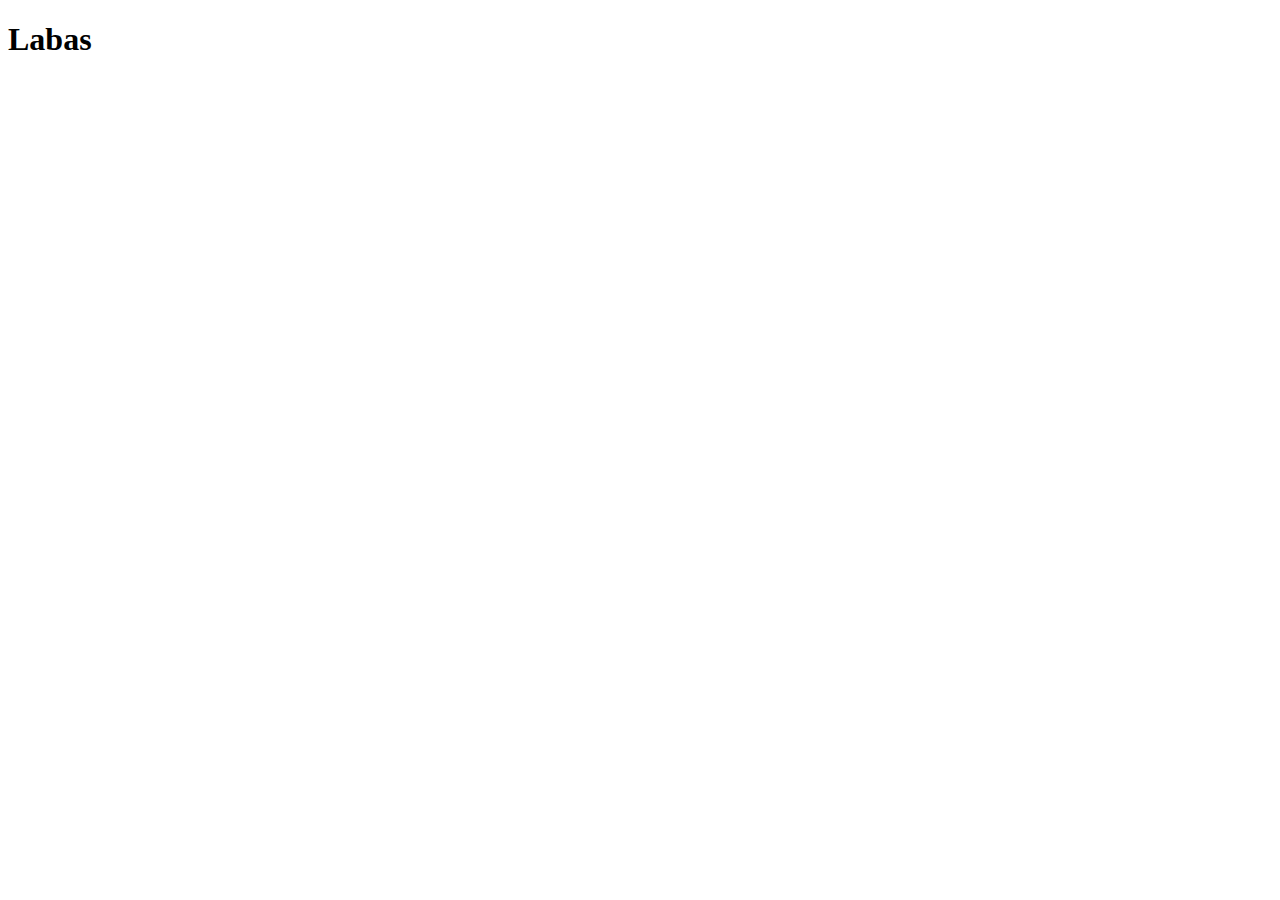
==== 4_praktinis/index.html @ 869d51dc "Pirmas issaugojimas" ====
<!DOCTYPE html>
<html lang="en">
<head>
    <meta charset="UTF-8">
    <meta name="viewport" content="width=device-width, initial-scale=1.0">
    <title>Jonavos miesto pažinimas</title>
    <style>

    </style>
</head>
<body>
    <h1>Labas</h1>
</body>
</html>
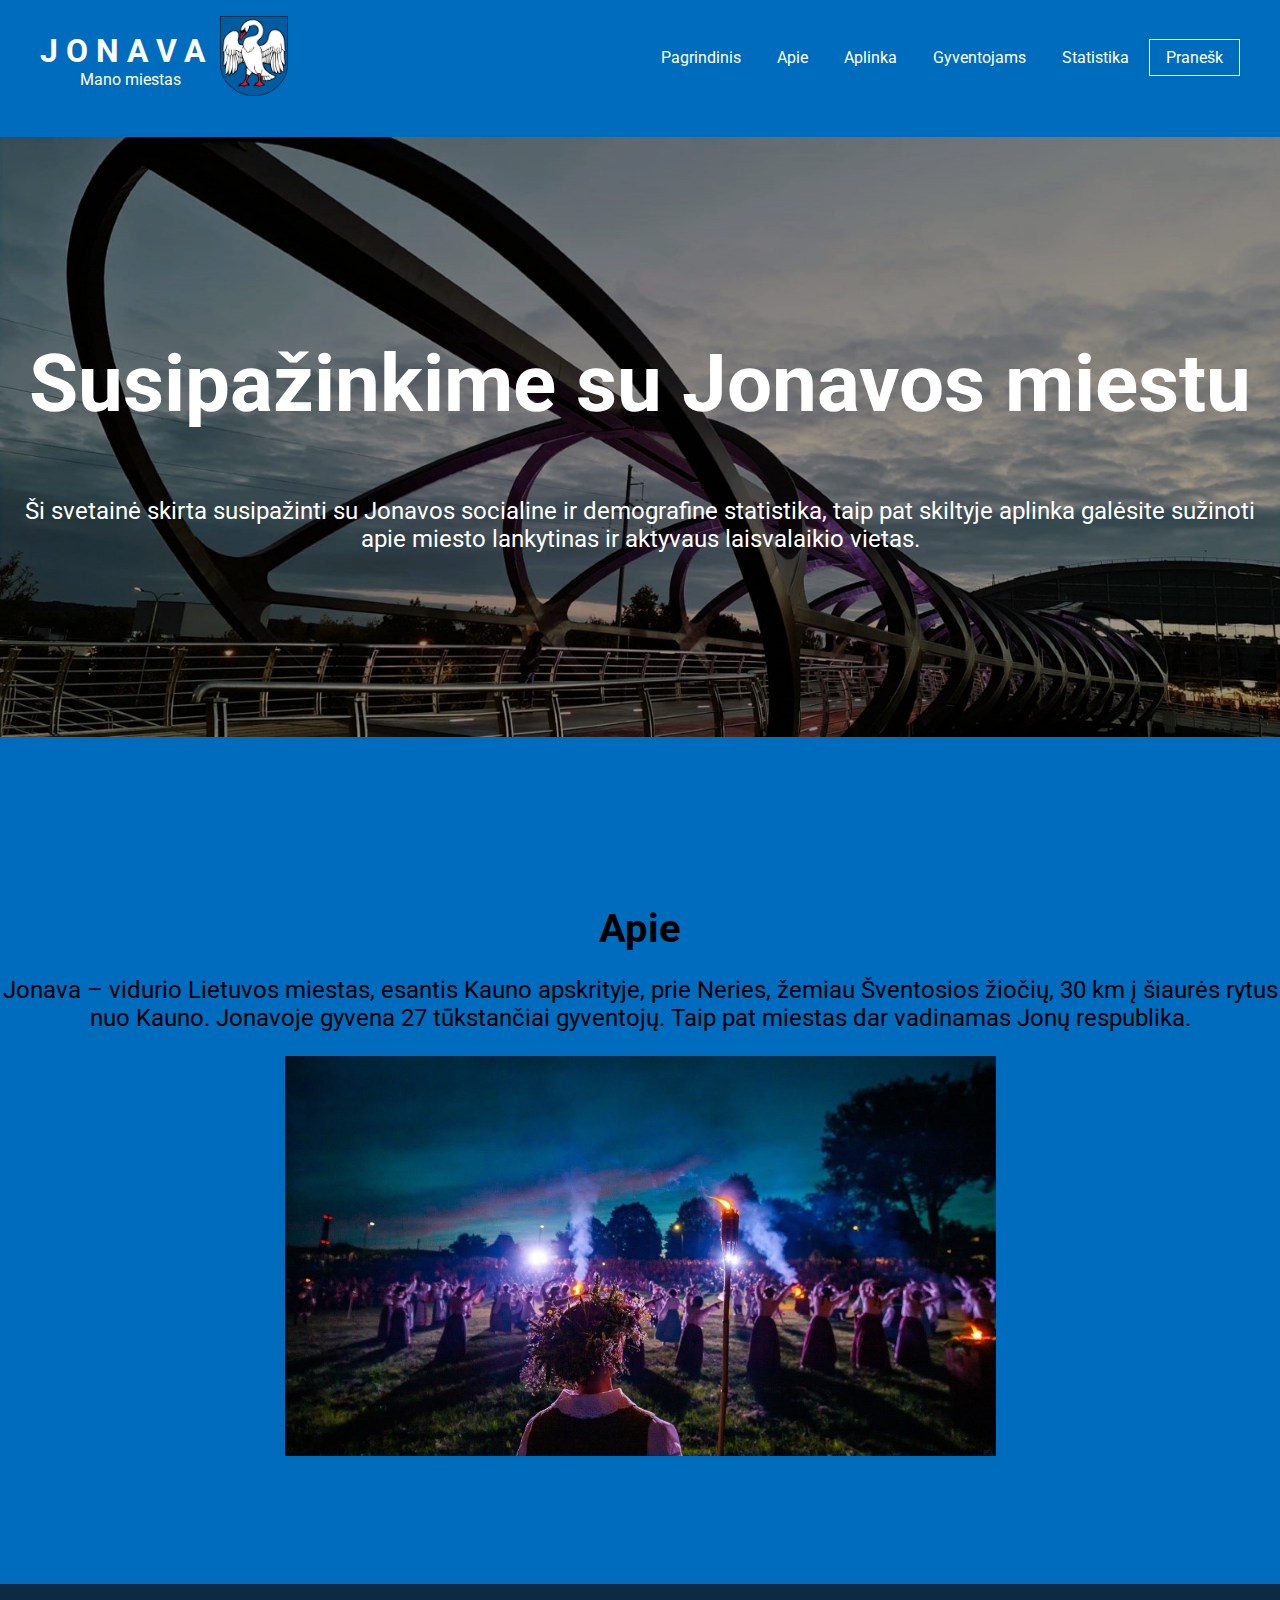
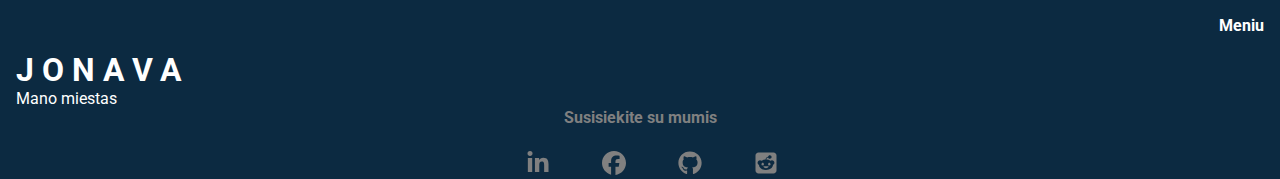
==== commit acaf6187: "keiciau" ====
--- a/4_praktinis/index.html
+++ b/4_praktinis/index.html
@@ -4,11 +4,92 @@
     <meta charset="UTF-8">
     <meta name="viewport" content="width=device-width, initial-scale=1.0">
     <title>Jonavos miesto pažinimas</title>
-    <style>
+    <link rel="stylesheet" href="style/main.css">
 
-    </style>
+    <link rel="preconnect" href="https://fonts.googleapis.com"/>
+    <link rel="preconnect" href="https://fonts.gstatic.com" crossorigin/>
+    <link 
+        href="https://fonts.googleapis.com/css2?family=Roboto:ital,wght@0,100;0,300;0,400;0,500;0,700;0,900;1,100;1,300;1,400;1,500;1,700;1,900&display=swap" 
+        rel="stylesheet"
+        />
 </head>
 <body>
-    <h1>Labas</h1>
+    
+    <div id="header">
+
+        <div class="logo">
+        <h1>Jonava</h1>
+        <p>Mano miestas</p>
+        </div>
+        <div class="icon">
+        </div>
+        <div class="navigation">
+            <a href="index.html">Pagrindinis</a>
+            <a href="#about-text">Apie</a>
+            <a href="aplinka.html">Aplinka</a>
+            <a href="gyventojams.html">Gyventojams</a>
+            <a href="statistika.html">Statistika</a>
+            <a href="pranesk.html"class="btn-default">Pranešk</a>
+        </div>
+    </div>
+    
+        <div id="intro">
+        
+    <div class="intro-text">
+
+        <h2>Susipažinkime su Jonavos miestu</h2>
+        <p>Ši svetainė skirta susipažinti su Jonavos socialine ir demografine statistika, taip pat skiltyje aplinka galėsite sužinoti apie miesto lankytinas ir aktyvaus laisvalaikio vietas.</p>
+        
+    </div>
+    </div>
+    <div id="about-text">
+        <h3>Apie</h3>
+        <p> Jonava – vidurio Lietuvos miestas, esantis Kauno apskrityje, prie Neries, žemiau Šventosios žiočių, 30 km į šiaurės rytus nuo Kauno.
+            Jonavoje gyvena 27 tūkstančiai gyventojų. Taip pat miestas dar vadinamas Jonų respublika.
+             </p>
+    <div class="foto">
+            </div>
+    </div>
+  
+
+    <div id="footer">
+        <div class="footer-meniu">
+            <h4>Meniu</h4>
+            <p></p>
+
+        <div class="footer-main">
+            <h1>Jonava</h1>
+            <p>Mano miestas</p>
+        </div>
+        <div class="footer-social">
+            <h5>Susisiekite su mumis</h5>
+            
+            <div class="intro-icon"></div>
+                <svg 
+                xmlns="http://www.w3.org/2000/svg" 
+                class = "intro-icon"
+                viewBox="0 0 448 512"><!--!Font Awesome Free 6.5.2 by @fontawesome - https://fontawesome.com License - https://fontawesome.com/license/free Copyright 2024 Fonticons, Inc.--><path fill="currentColor" d="M100.3 448H7.4V148.9h92.9zM53.8 108.1C24.1 108.1 0 83.5 0 53.8a53.8 53.8 0 0 1 107.6 0c0 29.7-24.1 54.3-53.8 54.3zM447.9 448h-92.7V302.4c0-34.7-.7-79.2-48.3-79.2-48.3 0-55.7 37.7-55.7 76.7V448h-92.8V148.9h89.1v40.8h1.3c12.4-23.5 42.7-48.3 87.9-48.3 94 0 111.3 61.9 111.3 142.3V448z"/></svg>
+                
+                <svg 
+                xmlns="http://www.w3.org/2000/svg" 
+                class="intro-icon"
+                viewBox="0 0 512 512"><!--!Font Awesome Free 6.5.2 by @fontawesome - https://fontawesome.com License - https://fontawesome.com/license/free Copyright 2024 Fonticons, Inc.--><path fill="currentColor" d="M512 256C512 114.6 397.4 0 256 0S0 114.6 0 256C0 376 82.7 476.8 194.2 504.5V334.2H141.4V256h52.8V222.3c0-87.1 39.4-127.5 125-127.5c16.2 0 44.2 3.2 55.7 6.4V172c-6-.6-16.5-1-29.6-1c-42 0-58.2 15.9-58.2 57.2V256h83.6l-14.4 78.2H287V510.1C413.8 494.8 512 386.9 512 256h0z"/></svg>
+
+                <svg 
+                xmlns="http://www.w3.org/2000/svg" 
+                class="intro-icon"
+                viewBox="0 0 496 512"><!--!Font Awesome Free 6.5.2 by @fontawesome - https://fontawesome.com License - https://fontawesome.com/license/free Copyright 2024 Fonticons, Inc.--><path fill="currentColor" d="M165.9 397.4c0 2-2.3 3.6-5.2 3.6-3.3 .3-5.6-1.3-5.6-3.6 0-2 2.3-3.6 5.2-3.6 3-.3 5.6 1.3 5.6 3.6zm-31.1-4.5c-.7 2 1.3 4.3 4.3 4.9 2.6 1 5.6 0 6.2-2s-1.3-4.3-4.3-5.2c-2.6-.7-5.5 .3-6.2 2.3zm44.2-1.7c-2.9 .7-4.9 2.6-4.6 4.9 .3 2 2.9 3.3 5.9 2.6 2.9-.7 4.9-2.6 4.6-4.6-.3-1.9-3-3.2-5.9-2.9zM244.8 8C106.1 8 0 113.3 0 252c0 110.9 69.8 205.8 169.5 239.2 12.8 2.3 17.3-5.6 17.3-12.1 0-6.2-.3-40.4-.3-61.4 0 0-70 15-84.7-29.8 0 0-11.4-29.1-27.8-36.6 0 0-22.9-15.7 1.6-15.4 0 0 24.9 2 38.6 25.8 21.9 38.6 58.6 27.5 72.9 20.9 2.3-16 8.8-27.1 16-33.7-55.9-6.2-112.3-14.3-112.3-110.5 0-27.5 7.6-41.3 23.6-58.9-2.6-6.5-11.1-33.3 2.6-67.9 20.9-6.5 69 27 69 27 20-5.6 41.5-8.5 62.8-8.5s42.8 2.9 62.8 8.5c0 0 48.1-33.6 69-27 13.7 34.7 5.2 61.4 2.6 67.9 16 17.7 25.8 31.5 25.8 58.9 0 96.5-58.9 104.2-114.8 110.5 9.2 7.9 17 22.9 17 46.4 0 33.7-.3 75.4-.3 83.6 0 6.5 4.6 14.4 17.3 12.1C428.2 457.8 496 362.9 496 252 496 113.3 383.5 8 244.8 8zM97.2 352.9c-1.3 1-1 3.3 .7 5.2 1.6 1.6 3.9 2.3 5.2 1 1.3-1 1-3.3-.7-5.2-1.6-1.6-3.9-2.3-5.2-1zm-10.8-8.1c-.7 1.3 .3 2.9 2.3 3.9 1.6 1 3.6 .7 4.3-.7 .7-1.3-.3-2.9-2.3-3.9-2-.6-3.6-.3-4.3 .7zm32.4 35.6c-1.6 1.3-1 4.3 1.3 6.2 2.3 2.3 5.2 2.6 6.5 1 1.3-1.3 .7-4.3-1.3-6.2-2.2-2.3-5.2-2.6-6.5-1zm-11.4-14.7c-1.6 1-1.6 3.6 0 5.9 1.6 2.3 4.3 3.3 5.6 2.3 1.6-1.3 1.6-3.9 0-6.2-1.4-2.3-4-3.3-5.6-2z"/></svg>
+                
+                <svg 
+                xmlns="http://www.w3.org/2000/svg" 
+                class="intro-icon"
+                viewBox="0 0 448 512"><!--!Font Awesome Free 6.5.2 by @fontawesome - https://fontawesome.com License - https://fontawesome.com/license/free Copyright 2024 Fonticons, Inc.--><path fill="currentColor" d="M64 32l320 0c35.3 0 64 28.7 64 64l0 320c0 35.3-28.7 64-64 64L64 480c-35.3 0-64-28.7-64-64L0 96C0 60.7 28.7 32 64 32zM305.9 166.4c20.6 0 37.3-16.7 37.3-37.3s-16.7-37.3-37.3-37.3c-18 0-33.1 12.8-36.6 29.8c-30.2 3.2-53.8 28.8-53.8 59.9l0 .2c-32.8 1.4-62.8 10.7-86.6 25.5c-8.8-6.8-19.9-10.9-32-10.9c-28.9 0-52.3 23.4-52.3 52.3c0 21 12.3 39 30.1 47.4c1.7 60.7 67.9 109.6 149.3 109.6s147.6-48.9 149.3-109.7c17.7-8.4 29.9-26.4 29.9-47.3c0-28.9-23.4-52.3-52.3-52.3c-12 0-23 4-31.9 10.8c-24-14.9-54.3-24.2-87.5-25.4l0-.1c0-22.2 16.5-40.7 37.9-43.7l0 0c3.9 16.5 18.7 28.7 36.3 28.7zM155 248.1c14.6 0 25.8 15.4 25 34.4s-11.8 25.9-26.5 25.9s-27.5-7.7-26.6-26.7s13.5-33.5 28.1-33.5zm166.4 33.5c.9 19-12 26.7-26.6 26.7s-25.6-6.9-26.5-25.9c-.9-19 10.3-34.4 25-34.4s27.3 14.6 28.1 33.5zm-42.1 49.6c-9 21.5-30.3 36.7-55.1 36.7s-46.1-15.1-55.1-36.7c-1.1-2.6 .7-5.4 3.4-5.7c16.1-1.6 33.5-2.5 51.7-2.5s35.6 .9 51.7 2.5c2.7 .3 4.5 3.1 3.4 5.7z"/></svg>
+
+                </div>
+        </div>
+        </div>
+    
+
+</div>
 </body>
 </html>--- a/4_praktinis/style/main.css
+++ b/4_praktinis/style/main.css
@@ -0,0 +1,278 @@
+html, body {
+    font-family: "Roboto", sans-serif;
+    background-color:#006CBE;
+    margin: 0;
+    
+    
+}
+
+html{
+    scroll-behavior: smooth;
+}
+@media screen and (prefers-redused-motion: reduce) {
+    html{
+        scroll-behavior: auto;
+    }
+}
+
+/*
+header
+*/
+
+#header {
+    width: 1200px;
+    margin: 0 auto;
+    padding: 1em 0;
+}
+
+.logo{
+    width: 15%;
+}
+.icon{
+    width: 35%;
+    background-image: url(../img/logo.png);
+    background-size: contain;
+    background-repeat: no-repeat;
+    float: left;
+    height: 80px;
+}
+.navigation {
+    width: 50%;
+}
+ 
+.logo {
+float: left;
+color: #FFFFFF;
+padding: 1em 0 3em 0;
+}
+
+.logo h1 {
+margin: 0;
+
+}
+.logo p {
+    margin: 0;
+    text-align: center;
+}
+
+.logo h1{
+    text-transform: uppercase;
+    letter-spacing: 0.25em;
+}
+.navigation {
+    float: right;
+    text-align: right;
+padding-top: 2em;
+}
+.navigation a{
+    padding: 0.5em 1em;
+    text-decoration: none;
+    color: #FFFFFF;
+}
+.navigation a:hover{
+    text-decoration: underline;
+}
+
+/*
+pranesk puslapis
+*/
+
+#map-notification iframe{
+    width: 1000px;
+    height: 700px;
+    border: 0;
+    position: relative; top: 0em; left: 15em;
+}
+
+#map-notification h3{
+    text-align: center;
+    clear: both;
+    padding-bottom: 1em;
+}
+
+/*
+statistika puslapis
+*/
+
+#map-statistic iframe{
+    width: 1000px;
+    height: 700px;
+    border: 0;
+    position: relative; top: 0em; left: 15em;
+}
+
+#map-statistic h3{
+    text-align: center;
+    clear: both;
+    padding-bottom: 1em;
+}
+
+/*
+aplinka puslapis
+*/
+
+#map-environmental iframe{
+    width: 1000px;
+    height: 700px;
+    border: 0;
+    position: relative; top: 0em; left: 15em;
+}
+
+#map-environmental h3{
+    text-align: center;
+    clear: both;
+    padding-bottom: 1em;
+}
+
+/*
+gyventojams puslapis
+*/
+
+#map-people iframe{
+    width: 1000px;
+    height: 700px;
+    border: 0;
+    position: relative; top: 0em; left: 15em;
+}
+
+#map-people h3{
+    text-align: center;
+    clear: both;
+    padding-bottom: 1em;
+}
+
+/*
+Mygtuku stilius (apibreztas kvadrateliu)
+*/
+
+.btn-default{
+    border: 1px solid #FFFFFF;
+}
+.btn-default:hover{
+    background-color: #195F95;
+}
+
+/*
+intro su paveiksleliu
+*/
+
+#intro{
+    height: 600px;
+    background-image: url(../img/monika-kabise-IAMJXWBLFmk-unsplash.jpg);
+    background-size: cover;
+    background-position: center;
+    clear: both;
+    margin-top: 10px;
+    
+}
+
+
+.intro-text h2{
+color:white ;
+font-size: 5em;
+text-align: center;
+padding-top: 2.5em;
+}
+
+.intro-text p{
+    color:white ;
+    font-size: 1.5em;
+    text-align: center;
+    
+    }
+
+#about-text{
+    text-align: center;
+    padding: 5em 0 5em 0;
+    margin: 3em 0;
+    
+}
+
+.foto{
+    background-image: url(../img/jonines.jpg);
+    background-repeat: no-repeat;
+    background-size: contain;
+    background-position: bottom;
+    float: none;
+    height: 400px;
+}
+
+ h3 {
+    font-size: 2.5em;
+    color: #000000;
+    margin-bottom: 0em;
+    text-align: center;
+}
+
+#about-text p{
+    font-size: 1.5em;
+}
+
+/*
+footer
+*/
+#footer {
+    width: auto;
+    margin-top: 2em;
+    padding: 2em 1em 0em 1em;
+    /* padding-left: 3em; */
+    background-color: #0c2a41;
+    color: #FFFFFF;
+    clear: both;
+    
+}
+.footer-main{
+    width: 30%;
+    color: #FFFFFF;
+}
+
+.footer-main h1 {
+    text-transform: uppercase;
+    letter-spacing: 0.25em;
+    margin: 0em;
+    
+}
+
+.footer-main p {
+    margin: 0em;
+    letter-spacing: 0em;
+}
+
+.footer-social h5{
+    font-size: 1em;
+    text-align: center;
+    letter-spacing: normal;
+    margin: 0em;
+}
+.footer-meniu h4{
+    font-size: 1em;
+    text-align: right;
+    letter-spacing: normal;
+    margin: 0em;
+}
+
+.footer {
+    float: left;
+    
+     }   
+
+     .footer-social{
+            text-align: center;
+            color: grey;
+            letter-spacing: 1.5em;
+            font-size: 1em;
+        
+    
+     }
+     .intro-icon{
+        height: 1.5em;
+        width: 1.5em;
+        margin-left: 1.5em;
+        
+        
+        
+     }
+
+     .intro-icon:hover{
+        color: white;
+    }
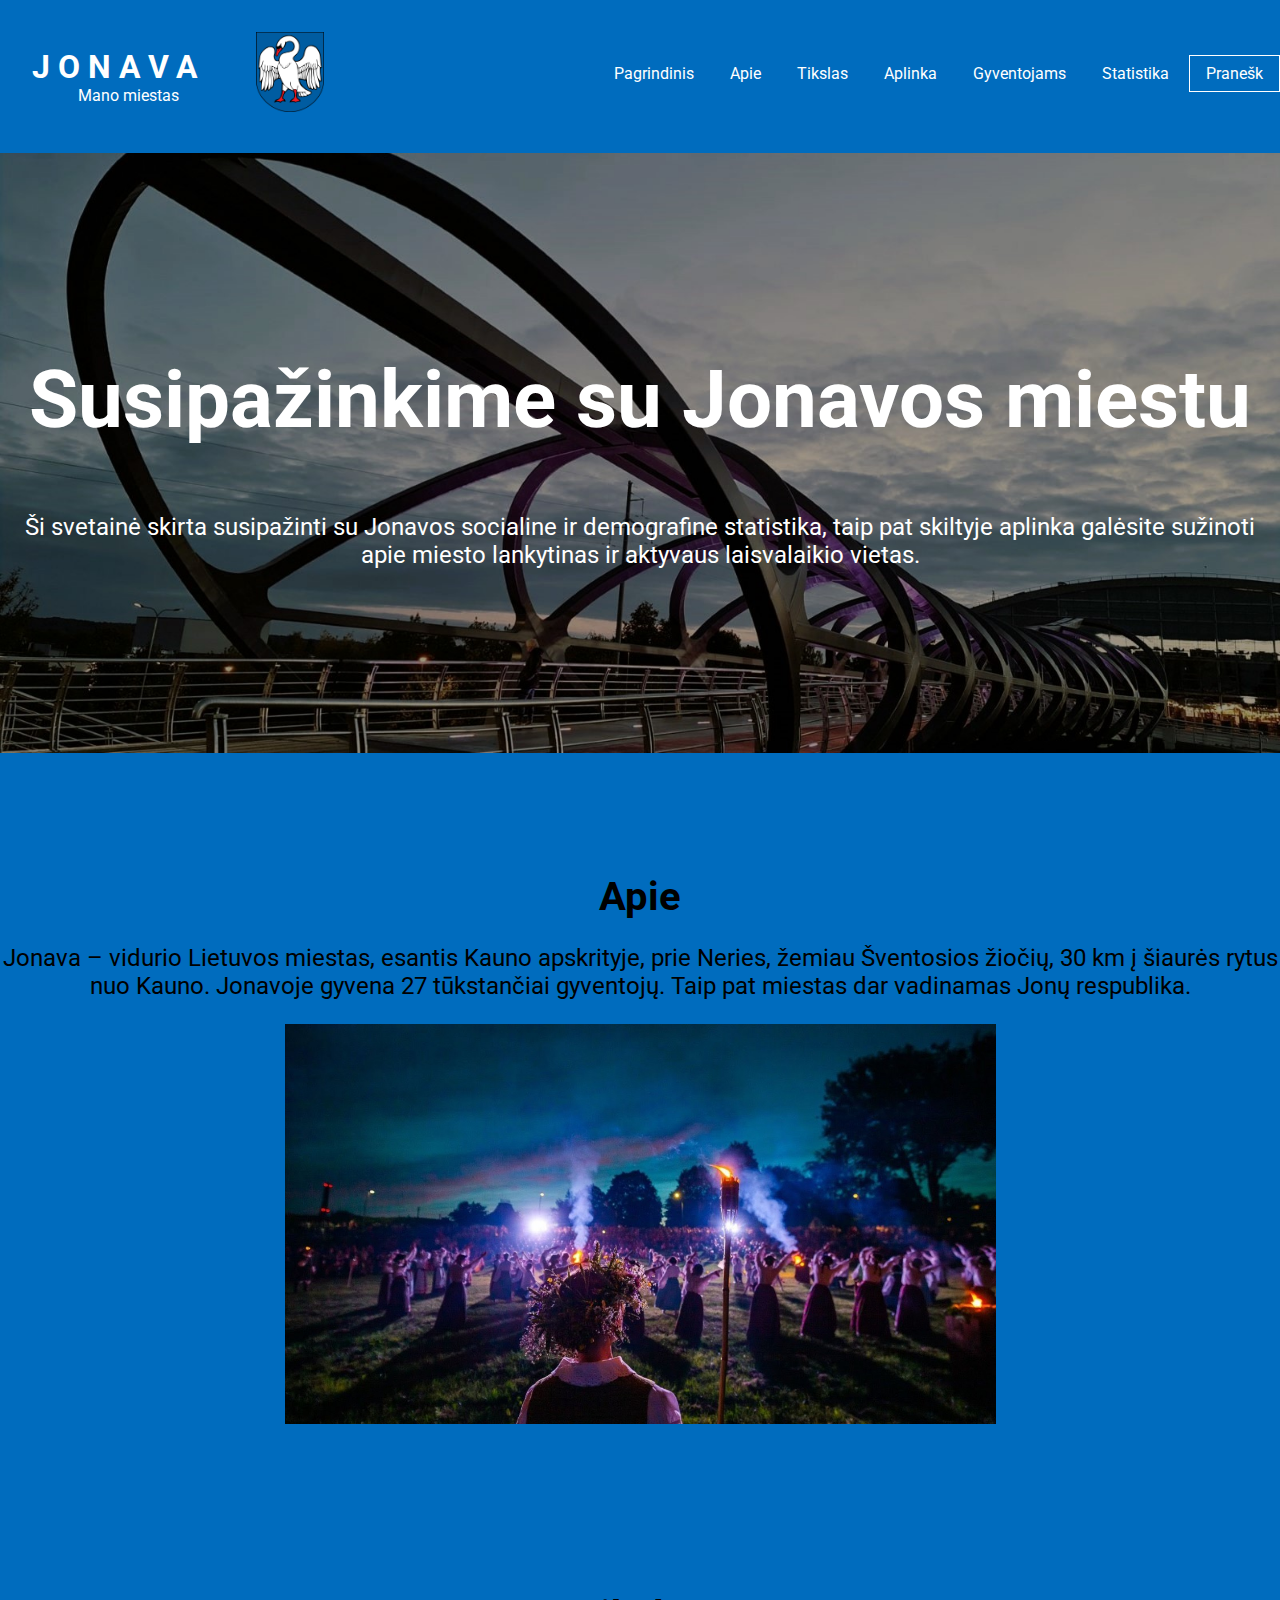
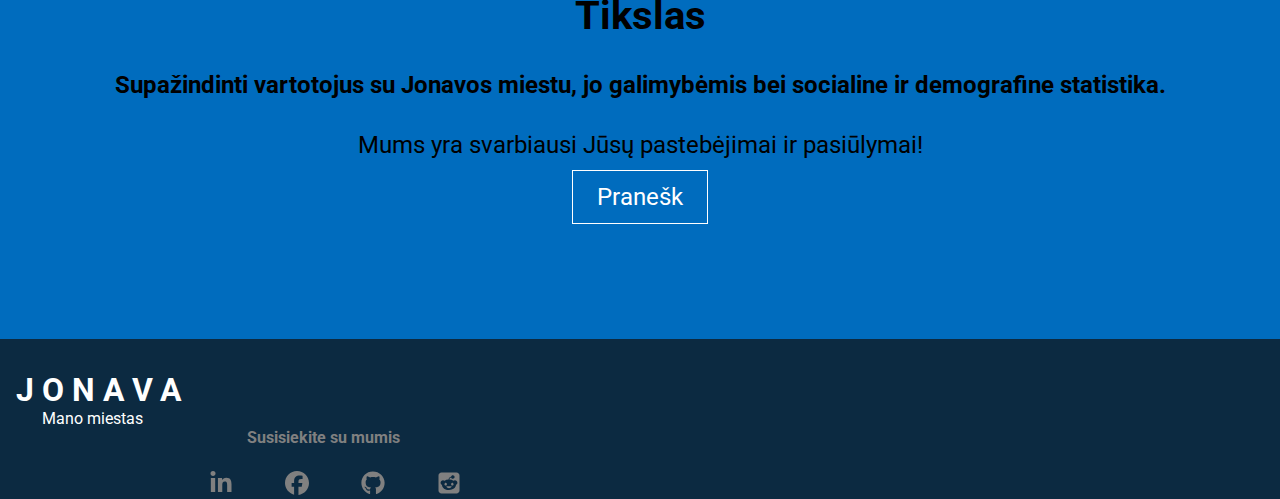
==== commit 626087a3: "tvarkyta" ====
--- a/4_praktinis/index.html
+++ b/4_praktinis/index.html
@@ -26,13 +26,14 @@
         <div class="navigation">
             <a href="index.html">Pagrindinis</a>
             <a href="#about-text">Apie</a>
+            <a href="#goal">Tikslas</a>
             <a href="aplinka.html">Aplinka</a>
             <a href="gyventojams.html">Gyventojams</a>
             <a href="statistika.html">Statistika</a>
             <a href="pranesk.html"class="btn-default">Pranešk</a>
         </div>
     </div>
-    
+
         <div id="intro">
         
     <div class="intro-text">
@@ -50,12 +51,18 @@
     <div class="foto">
             </div>
     </div>
-  
+    <div id="goal">
+        <h3>Tikslas</h3>
+        <h4>Supažindinti vartotojus su Jonavos miestu, jo galimybėmis bei socialine ir demografine statistika. </h4>
+            <p>Mums yra svarbiausi Jūsų pastebėjimai ir pasiūlymai!</p>
+            <div class="button"></div>
+        <a href="pranesk.html"class="btn-scnd">Pranešk</a>
+
+        </div>
+        
+    </div>
 
     <div id="footer">
-        <div class="footer-meniu">
-            <h4>Meniu</h4>
-            <p></p>
 
         <div class="footer-main">
             <h1>Jonava</h1>
@@ -86,9 +93,9 @@
                 viewBox="0 0 448 512"><!--!Font Awesome Free 6.5.2 by @fontawesome - https://fontawesome.com License - https://fontawesome.com/license/free Copyright 2024 Fonticons, Inc.--><path fill="currentColor" d="M64 32l320 0c35.3 0 64 28.7 64 64l0 320c0 35.3-28.7 64-64 64L64 480c-35.3 0-64-28.7-64-64L0 96C0 60.7 28.7 32 64 32zM305.9 166.4c20.6 0 37.3-16.7 37.3-37.3s-16.7-37.3-37.3-37.3c-18 0-33.1 12.8-36.6 29.8c-30.2 3.2-53.8 28.8-53.8 59.9l0 .2c-32.8 1.4-62.8 10.7-86.6 25.5c-8.8-6.8-19.9-10.9-32-10.9c-28.9 0-52.3 23.4-52.3 52.3c0 21 12.3 39 30.1 47.4c1.7 60.7 67.9 109.6 149.3 109.6s147.6-48.9 149.3-109.7c17.7-8.4 29.9-26.4 29.9-47.3c0-28.9-23.4-52.3-52.3-52.3c-12 0-23 4-31.9 10.8c-24-14.9-54.3-24.2-87.5-25.4l0-.1c0-22.2 16.5-40.7 37.9-43.7l0 0c3.9 16.5 18.7 28.7 36.3 28.7zM155 248.1c14.6 0 25.8 15.4 25 34.4s-11.8 25.9-26.5 25.9s-27.5-7.7-26.6-26.7s13.5-33.5 28.1-33.5zm166.4 33.5c.9 19-12 26.7-26.6 26.7s-25.6-6.9-26.5-25.9c-.9-19 10.3-34.4 25-34.4s27.3 14.6 28.1 33.5zm-42.1 49.6c-9 21.5-30.3 36.7-55.1 36.7s-46.1-15.1-55.1-36.7c-1.1-2.6 .7-5.4 3.4-5.7c16.1-1.6 33.5-2.5 51.7-2.5s35.6 .9 51.7 2.5c2.7 .3 4.5 3.1 3.4 5.7z"/></svg>
 
                 </div>
+
+                
         </div>
-        </div>
-    
 
 </div>
 </body>
--- a/4_praktinis/style/main.css
+++ b/4_praktinis/style/main.css
@@ -1,9 +1,7 @@
 html, body {
     font-family: "Roboto", sans-serif;
     background-color:#006CBE;
-    margin: 0;
-    
-    
+    margin: 0; 
 }
 
 html{
@@ -20,16 +18,16 @@
 */
 
 #header {
-    width: 1200px;
+    width: 100%;
     margin: 0 auto;
-    padding: 1em 0;
+    padding: 2em 0;
 }
 
 .logo{
     width: 15%;
 }
 .icon{
-    width: 35%;
+    width: 15%;
     background-image: url(../img/logo.png);
     background-size: contain;
     background-repeat: no-repeat;
@@ -37,13 +35,13 @@
     height: 80px;
 }
 .navigation {
-    width: 50%;
+    width: 60%;
 }
  
 .logo {
 float: left;
 color: #FFFFFF;
-padding: 1em 0 3em 0;
+padding: 1em 2em 3em 2em;
 }
 
 .logo h1 {
@@ -141,6 +139,20 @@
     padding-bottom: 1em;
 }
 
+#map-people-pop iframe{
+    width: 1000px;
+    height: 700px;
+    border: 0;
+    position: relative; top: 0em; left: 15em; right: 15em;
+}
+
+#map-people-pop h3{
+    text-align: center;
+    clear: both;
+    padding-bottom: 1em;
+}
+
+
 /*
 Mygtuku stilius (apibreztas kvadrateliu)
 */
@@ -158,8 +170,9 @@
 
 #intro{
     height: 600px;
+    width: auto;
     background-image: url(../img/monika-kabise-IAMJXWBLFmk-unsplash.jpg);
-    background-size: cover;
+    background-size:cover;
     background-position: center;
     clear: both;
     margin-top: 10px;
@@ -172,19 +185,20 @@
 font-size: 5em;
 text-align: center;
 padding-top: 2.5em;
+
 }
 
 .intro-text p{
     color:white ;
     font-size: 1.5em;
     text-align: center;
-    
+
     }
 
 #about-text{
     text-align: center;
     padding: 5em 0 5em 0;
-    margin: 3em 0;
+    
     
 }
 
@@ -208,11 +222,36 @@
     font-size: 1.5em;
 }
 
+#goal{
+    text-align: center;
+    padding: 3em 0 3em 0;
+    margin-bottom: 5em;
+}
+
+#goal h4 {
+    font-size: 1.5em;
+}
+
+#goal p {
+    font-size: 1.5em;
+}
+.btn-scnd{
+    font-size: 1.5em;
+    padding: 0.5em 1em;
+    text-decoration: none;
+    border: 1px solid #FFFFFF;
+    color: #FFFFFF;
+}
+
+.btn-scnd:hover{
+    background-color: #195F95;
+}
+
 /*
 footer
 */
 #footer {
-    width: auto;
+    width: 100%;
     margin-top: 2em;
     padding: 2em 1em 0em 1em;
     /* padding-left: 3em; */
@@ -222,7 +261,7 @@
     
 }
 .footer-main{
-    width: 30%;
+    width: 12%;
     color: #FFFFFF;
 }
 
@@ -236,7 +275,9 @@
 .footer-main p {
     margin: 0em;
     letter-spacing: 0em;
-}
+    text-align: center;
+}
+
 
 .footer-social h5{
     font-size: 1em;
@@ -244,35 +285,28 @@
     letter-spacing: normal;
     margin: 0em;
 }
-.footer-meniu h4{
-    font-size: 1em;
-    text-align: right;
-    letter-spacing: normal;
-    margin: 0em;
-}
+
 
 .footer {
     float: left;
     
      }   
 
-     .footer-social{
-            text-align: center;
-            color: grey;
-            letter-spacing: 1.5em;
-            font-size: 1em;
-        
+.footer-social{
+    width: 48%;
+        text-align: center;
+        color: grey;
+        letter-spacing: 1.5em;
+        font-size: 1em;
     
      }
-     .intro-icon{
+.intro-icon{
         height: 1.5em;
         width: 1.5em;
         margin-left: 1.5em;
-        
-        
-        
+           
      }
 
-     .intro-icon:hover{
+.intro-icon:hover{
         color: white;
     }
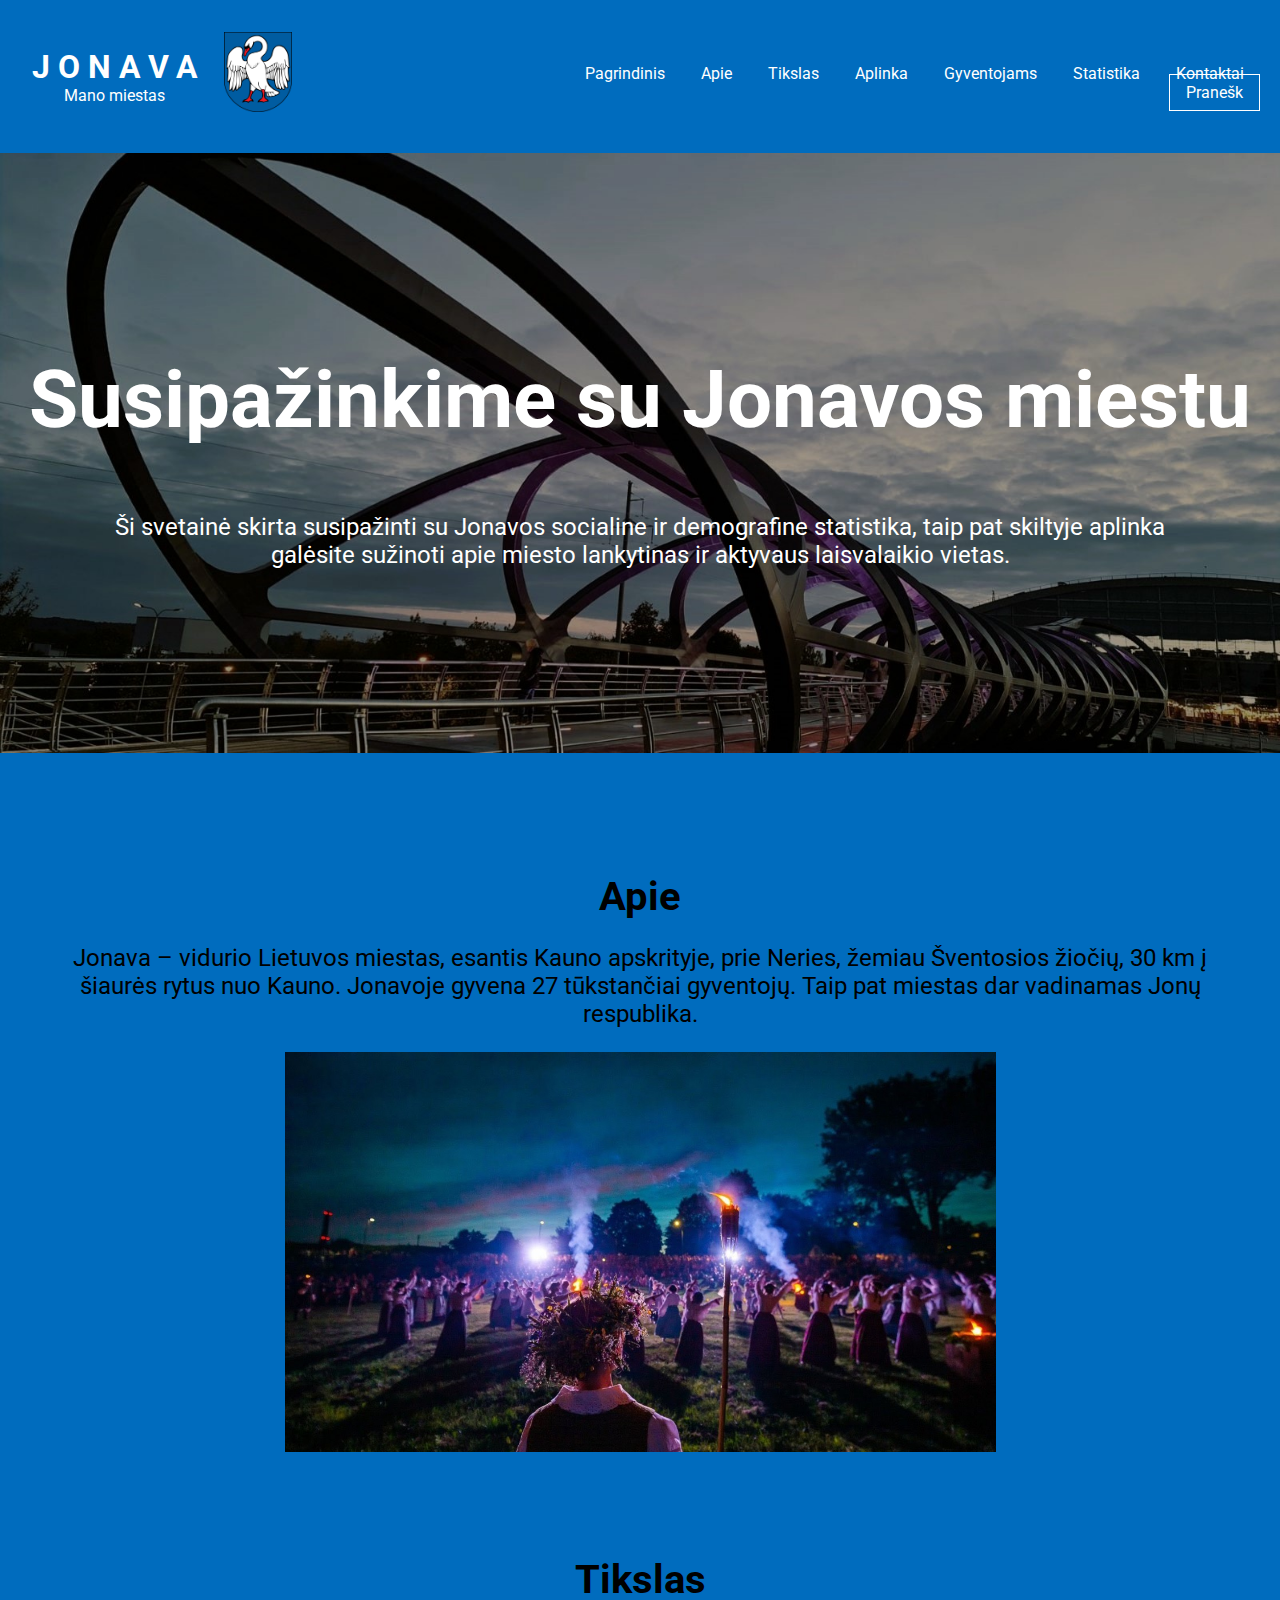
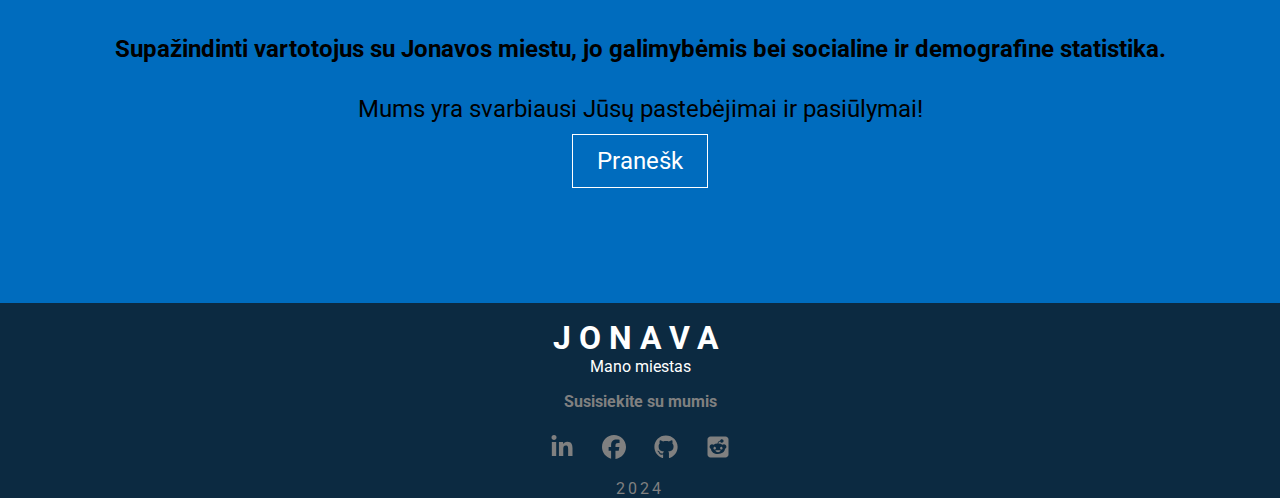
==== commit 2f9fafeb: "galutinis pataisymas" ====
--- a/4_praktinis/index.html
+++ b/4_praktinis/index.html
@@ -30,6 +30,7 @@
             <a href="aplinka.html">Aplinka</a>
             <a href="gyventojams.html">Gyventojams</a>
             <a href="statistika.html">Statistika</a>
+            <a href="kontaktai.html">Kontaktai</a>
             <a href="pranesk.html"class="btn-default">Pranešk</a>
         </div>
     </div>
@@ -93,8 +94,9 @@
                 viewBox="0 0 448 512"><!--!Font Awesome Free 6.5.2 by @fontawesome - https://fontawesome.com License - https://fontawesome.com/license/free Copyright 2024 Fonticons, Inc.--><path fill="currentColor" d="M64 32l320 0c35.3 0 64 28.7 64 64l0 320c0 35.3-28.7 64-64 64L64 480c-35.3 0-64-28.7-64-64L0 96C0 60.7 28.7 32 64 32zM305.9 166.4c20.6 0 37.3-16.7 37.3-37.3s-16.7-37.3-37.3-37.3c-18 0-33.1 12.8-36.6 29.8c-30.2 3.2-53.8 28.8-53.8 59.9l0 .2c-32.8 1.4-62.8 10.7-86.6 25.5c-8.8-6.8-19.9-10.9-32-10.9c-28.9 0-52.3 23.4-52.3 52.3c0 21 12.3 39 30.1 47.4c1.7 60.7 67.9 109.6 149.3 109.6s147.6-48.9 149.3-109.7c17.7-8.4 29.9-26.4 29.9-47.3c0-28.9-23.4-52.3-52.3-52.3c-12 0-23 4-31.9 10.8c-24-14.9-54.3-24.2-87.5-25.4l0-.1c0-22.2 16.5-40.7 37.9-43.7l0 0c3.9 16.5 18.7 28.7 36.3 28.7zM155 248.1c14.6 0 25.8 15.4 25 34.4s-11.8 25.9-26.5 25.9s-27.5-7.7-26.6-26.7s13.5-33.5 28.1-33.5zm166.4 33.5c.9 19-12 26.7-26.6 26.7s-25.6-6.9-26.5-25.9c-.9-19 10.3-34.4 25-34.4s27.3 14.6 28.1 33.5zm-42.1 49.6c-9 21.5-30.3 36.7-55.1 36.7s-46.1-15.1-55.1-36.7c-1.1-2.6 .7-5.4 3.4-5.7c16.1-1.6 33.5-2.5 51.7-2.5s35.6 .9 51.7 2.5c2.7 .3 4.5 3.1 3.4 5.7z"/></svg>
 
                 </div>
-
-                
+        <div class="footer-date">
+            <p>2024</p>
+        </div>  
         </div>
 
 </div>
--- a/4_praktinis/style/main.css
+++ b/4_praktinis/style/main.css
@@ -25,6 +25,9 @@
 
 .logo{
     width: 15%;
+    float:left;
+    color: #FFFFFF;
+    padding: 1em 0em 3em 2em;
 }
 .icon{
     width: 15%;
@@ -36,12 +39,7 @@
 }
 .navigation {
     width: 60%;
-}
- 
-.logo {
-float: left;
-color: #FFFFFF;
-padding: 1em 2em 3em 2em;
+    padding-right: 20px;
 }
 
 .logo h1 {
@@ -50,7 +48,7 @@
 }
 .logo p {
     margin: 0;
-    text-align: center;
+    padding-left: 32px;
 }
 
 .logo h1{
@@ -79,14 +77,20 @@
     width: 1000px;
     height: 700px;
     border: 0;
-    position: relative; top: 0em; left: 15em;
+    position: relative; top: 0em; left: 16em;
 }
 
 #map-notification h3{
     text-align: center;
     clear: both;
-    padding-bottom: 1em;
-}
+}
+
+#map-notification p{
+    color: #000000;
+    font-size: 1.5em;
+    text-align: center;
+
+    }
 
 /*
 statistika puslapis
@@ -96,13 +100,19 @@
     width: 1000px;
     height: 700px;
     border: 0;
-    position: relative; top: 0em; left: 15em;
+    position: relative; top: 0em; left: 16em;
 }
 
 #map-statistic h3{
     text-align: center;
     clear: both;
-    padding-bottom: 1em;
+}
+
+#map-statistic p{
+    color: #000000;
+    font-size: 1.5em;
+    text-align: center;
+    padding: 0em 3em 1em 3em;
 }
 
 /*
@@ -113,14 +123,19 @@
     width: 1000px;
     height: 700px;
     border: 0;
-    position: relative; top: 0em; left: 15em;
+    position: relative; top: 0em; left: 16em;
 }
 
 #map-environmental h3{
     text-align: center;
     clear: both;
-    padding-bottom: 1em;
-}
+}
+
+#map-environmental p{
+    color: #000000;
+    font-size: 1.5em;
+    text-align: center;
+    }
 
 /*
 gyventojams puslapis
@@ -130,27 +145,58 @@
     width: 1000px;
     height: 700px;
     border: 0;
-    position: relative; top: 0em; left: 15em;
+    position: relative; top: 0em; left: 16em;
 }
 
 #map-people h3{
     text-align: center;
     clear: both;
-    padding-bottom: 1em;
-}
+}
+
+#map-people p{
+    color: #000000;
+    font-size: 1.5em;
+    text-align: center;
+    }
 
 #map-people-pop iframe{
     width: 1000px;
     height: 700px;
     border: 0;
-    position: relative; top: 0em; left: 15em; right: 15em;
+    position: relative; top: 0em; left: 16em;
 }
 
 #map-people-pop h3{
     text-align: center;
     clear: both;
-    padding-bottom: 1em;
-}
+}
+
+#map-people-pop p{
+    color: #000000;
+    font-size: 1.5em;
+    text-align: center;
+    }
+
+/*
+kontaktu puslapis
+*/
+    #contacts-main h3{
+        text-align: center;
+        clear: both;
+        margin-bottom: 1em;
+    }
+
+    #contacts-main p{
+        color: #000000;
+        font-size: 1.5em;
+        text-align: center;
+    }
+    #contacts-main div {
+        color: #000000;
+        text-align: center;
+        padding-bottom: 1em;
+    }
+
 
 
 /*
@@ -192,12 +238,12 @@
     color:white ;
     font-size: 1.5em;
     text-align: center;
-
+    padding: 0em 3em 1em 3em;
     }
 
 #about-text{
     text-align: center;
-    padding: 5em 0 5em 0;
+    padding: 5em 3em 1em 3em;
     
     
 }
@@ -247,13 +293,14 @@
     background-color: #195F95;
 }
 
+
 /*
 footer
 */
 #footer {
     width: 100%;
     margin-top: 2em;
-    padding: 2em 1em 0em 1em;
+
     /* padding-left: 3em; */
     background-color: #0c2a41;
     color: #FFFFFF;
@@ -261,8 +308,10 @@
     
 }
 .footer-main{
-    width: 12%;
-    color: #FFFFFF;
+    padding-top: 16px;
+    padding-bottom: 16px;
+    color: #FFFFFF;
+    text-align: center;
 }
 
 .footer-main h1 {
@@ -275,7 +324,15 @@
 .footer-main p {
     margin: 0em;
     letter-spacing: 0em;
-    text-align: center;
+    
+}
+
+.footer-date p{
+        text-align: center;
+        color: grey;
+        letter-spacing: 3px;
+        font-size: 1em;
+        margin-bottom: 0;
 }
 
 
@@ -293,7 +350,7 @@
      }   
 
 .footer-social{
-    width: 48%;
+    
         text-align: center;
         color: grey;
         letter-spacing: 1.5em;
@@ -303,7 +360,6 @@
 .intro-icon{
         height: 1.5em;
         width: 1.5em;
-        margin-left: 1.5em;
            
      }
 
